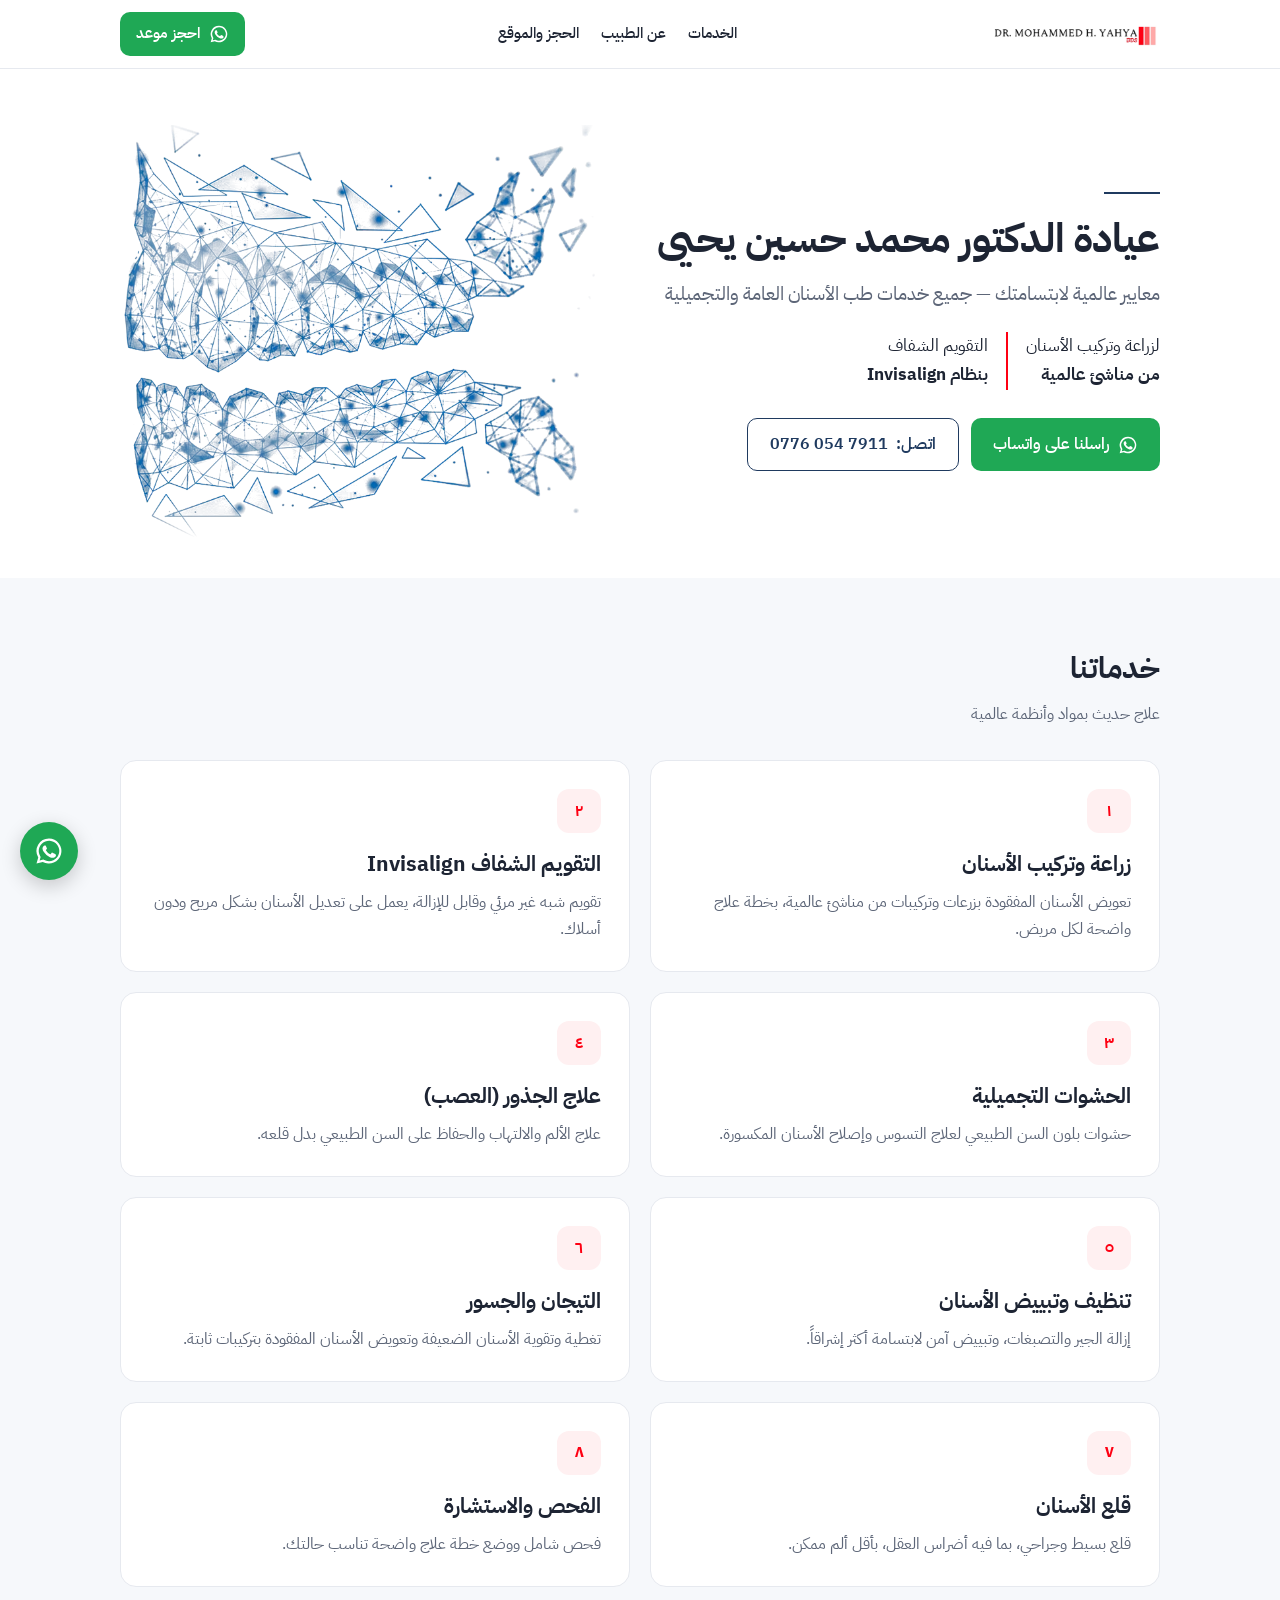
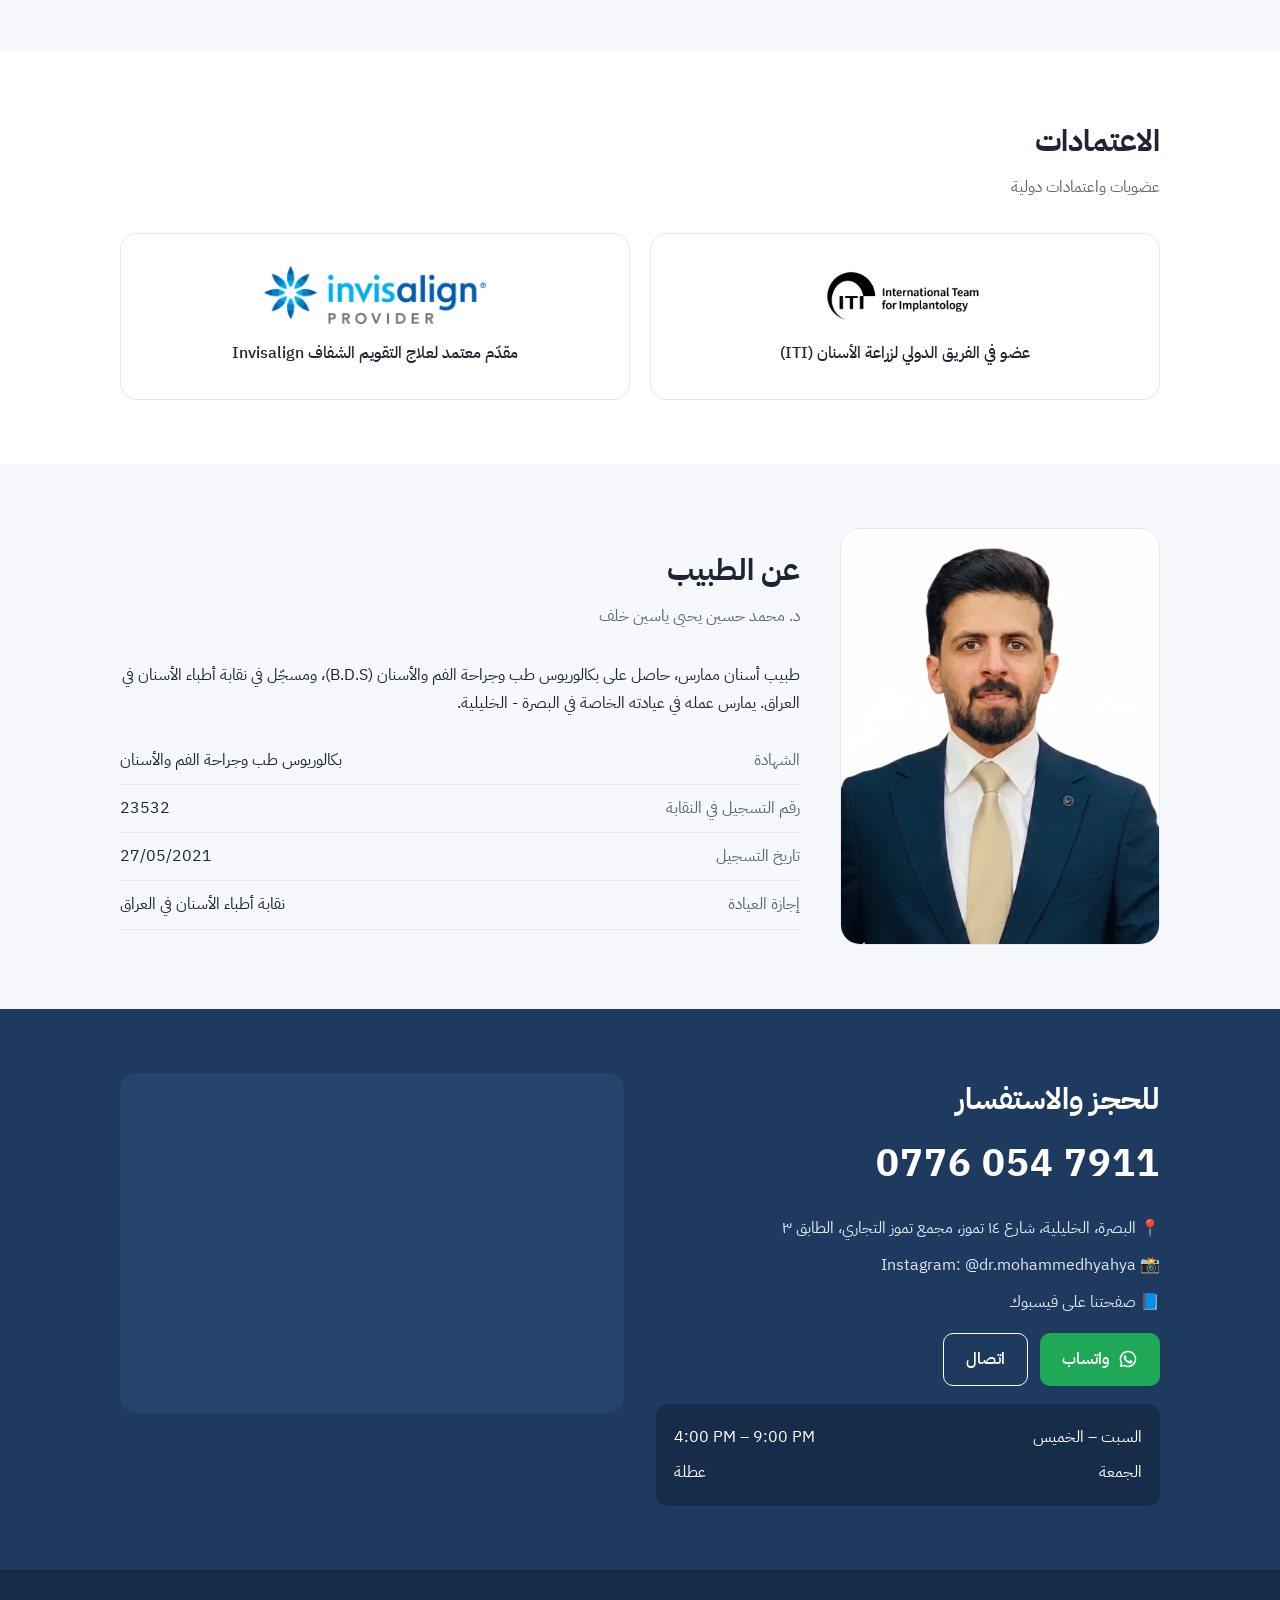
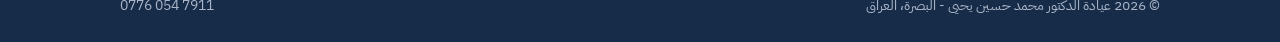
==== index.html @ bb159053 "Clinic website Co-Authored-By: Claude Opus 5.5 <noreply@anthropic.com> Claude-Session: https://claud" ====
<!DOCTYPE html>
<html lang="ar" dir="rtl">
<head>
<meta charset="utf-8">
<meta name="viewport" content="width=device-width, initial-scale=1">
<title>عيادة الدكتور محمد حسين يحيى | زراعة الأسنان والتقويم الشفاف - البصرة</title>
<meta name="description" content="عيادة الدكتور محمد حسين يحيى في البصرة - الخليلية. زراعة وتركيب الأسنان من مناشئ عالمية، والتقويم الشفاف بنظام Invisalign. للحجز: 0776 054 7911">
<link rel="preconnect" href="https://fonts.googleapis.com">
<link rel="preconnect" href="https://fonts.gstatic.com" crossorigin>
<link href="https://fonts.googleapis.com/css2?family=IBM+Plex+Sans+Arabic:wght@400;500;600;700&display=swap" rel="stylesheet">
<style>
:root{--navy:#1F3A5F;--navy-d:#172C49;--red:#FE0013;--ink:#1d2433;--muted:#5d6678;--line:#e6e9ef;--bg:#f6f8fb}
*{box-sizing:border-box;margin:0;padding:0}
html{scroll-behavior:smooth}
body{font-family:"IBM Plex Sans Arabic",system-ui,sans-serif;color:var(--ink);background:#fff;line-height:1.7}
a{color:inherit;text-decoration:none}
img{max-width:100%;display:block}
.wrap{max-width:1080px;margin:0 auto;padding:0 20px}
header{position:sticky;top:0;background:rgba(255,255,255,.95);backdrop-filter:blur(8px);border-bottom:1px solid var(--line);z-index:10}
header .wrap{display:flex;align-items:center;justify-content:space-between;height:68px;gap:16px}
header .logo{height:26px;width:auto}
nav{display:flex;gap:22px;font-weight:500;font-size:15px}
nav a:hover{color:var(--red)}
.btn{display:inline-flex;align-items:center;gap:8px;padding:12px 22px;border-radius:10px;font-weight:600;font-size:16px;transition:.2s}
.btn-wa{background:#1fa855;color:#fff}.btn-wa:hover{background:#178a45}
.btn-call{border:1.5px solid var(--navy);color:var(--navy)}.btn-call:hover{background:var(--navy);color:#fff}
.btn svg{width:20px;height:20px;fill:currentColor}
.hero{padding:56px 0 40px}
.hero .wrap{display:grid;grid-template-columns:1.05fr .95fr;gap:40px;align-items:center}
.rule{width:56px;height:2px;background:var(--navy);margin-bottom:18px}
.hero h1{font-size:40px;line-height:1.35;font-weight:700;color:var(--ink)}
.tag{font-size:19px;color:var(--muted);margin:12px 0 22px}
.pills{display:flex;gap:0;margin-bottom:28px}
.pills div{padding:0 18px;font-size:17px}
.pills div:first-child{padding-right:0;border-left:2px solid var(--red)}
.pills b{display:block;font-weight:700}
.cta{display:flex;gap:12px;flex-wrap:wrap}
section{padding:64px 0}
h2{font-size:30px;font-weight:700;margin-bottom:8px}
.sub{color:var(--muted);margin-bottom:32px}
.alt{background:var(--bg)}
.cards{display:grid;grid-template-columns:repeat(2,1fr);gap:20px}
.card{background:#fff;border:1px solid var(--line);border-radius:16px;padding:28px}
.card .ic{width:44px;height:44px;border-radius:12px;background:#fff0f1;color:var(--red);display:grid;place-items:center;margin-bottom:14px;font-weight:700}
.card h3{font-size:21px;margin-bottom:6px}
.card p{color:var(--muted)}
.creds{display:grid;grid-template-columns:repeat(2,1fr);gap:20px}
.cred{display:flex;flex-direction:column;align-items:center;text-align:center;gap:16px;padding:32px;border:1px solid var(--line);border-radius:16px;background:#fff}
.cred img{height:58px;width:auto}
.cred span{font-weight:500}
.about{display:grid;grid-template-columns:320px 1fr;gap:40px;align-items:center}
.doc{width:100%;border-radius:20px;background:#fff;border:1px solid var(--line)}
.cards{grid-template-columns:repeat(2,1fr)}
.about ul{list-style:none}
.about li{padding:10px 0;border-bottom:1px solid var(--line);display:flex;justify-content:space-between;gap:16px}
.about li span:first-child{color:var(--muted)}
.contact{background:var(--navy);color:#fff}
.contact .sub{color:#c5d0e0}
.contact .wrap{display:grid;grid-template-columns:1fr 1fr;gap:32px;align-items:start}
.phone{font-size:38px;font-weight:700;letter-spacing:1px;direction:ltr;text-align:right;display:block;margin:6px 0 18px}
.info p{margin-bottom:10px;color:#e3e9f2}
.info .cta .btn-call{border-color:#fff;color:#fff}
.info .cta .btn-call:hover{background:#fff;color:var(--navy)}
.map{border-radius:16px;overflow:hidden;border:0;width:100%;height:340px;background:#24446d}
.hours{margin-top:18px;background:var(--navy-d);border-radius:12px;padding:16px 18px}
.hours div{display:flex;justify-content:space-between;padding:4px 0}
footer{background:var(--navy-d);color:#aab6c8;font-size:14px;padding:24px 0}
footer .wrap{display:flex;justify-content:space-between;flex-wrap:wrap;gap:12px}
footer a:hover{color:#fff}
.float-wa{position:fixed;bottom:20px;left:20px;width:58px;height:58px;border-radius:50%;background:#1fa855;display:grid;place-items:center;box-shadow:0 6px 20px rgba(0,0,0,.2);z-index:20}
.float-wa svg{width:30px;height:30px;fill:#fff}
@media(max-width:820px){
 nav{display:none}
 .hero .wrap,.about,.contact .wrap{grid-template-columns:minmax(0,1fr)}
 .hero .wrap>*,.about>*,.contact .wrap>*{min-width:0}
 .pills div{padding:0 12px;font-size:15px}
 .cta .btn{flex:1 1 auto;justify-content:center}
 header .logo{height:20px}
 .doc{max-width:300px;margin:0 auto}
 .hero{padding:32px 0}
 .hero h1{font-size:30px}
 .hero .art{order:-1;width:100%;max-width:420px;margin:0 auto}
 .cards,.creds{grid-template-columns:1fr}
 .phone{font-size:32px}
 section{padding:48px 0}
}
</style>
</head>
<body>
<header>
 <div class="wrap">
  <a href="#top"><img class="logo" src="/img/logo.webp" alt="Dr. Mohammed H. Yahya BDS"></a>
  <nav><a href="#services">الخدمات</a><a href="#about">عن الطبيب</a><a href="#contact">الحجز والموقع</a></nav>
  <a class="btn btn-wa" href="https://wa.me/9647760547911" style="padding:9px 16px;font-size:15px"><svg viewBox="0 0 24 24" aria-hidden="true"><path d="M12 2a10 10 0 0 0-8.6 15.1L2 22l5-1.3A10 10 0 1 0 12 2Zm0 18.2a8.2 8.2 0 0 1-4.2-1.2l-.3-.2-3 .8.8-2.9-.2-.3A8.2 8.2 0 1 1 12 20.2Zm4.5-6.1c-.2-.1-1.5-.7-1.7-.8-.2-.1-.4-.1-.6.1l-.8 1c-.1.2-.3.2-.5.1a6.7 6.7 0 0 1-3.3-2.9c-.3-.4.2-.4.7-1.4.1-.2 0-.3 0-.4l-.8-1.8c-.2-.5-.4-.4-.6-.4h-.5a1 1 0 0 0-.7.3 3 3 0 0 0-.9 2.2 5.2 5.2 0 0 0 1.1 2.7 11.8 11.8 0 0 0 4.5 4c1.7.7 2.3.8 3.2.6a2.7 2.7 0 0 0 1.8-1.2 2.2 2.2 0 0 0 .1-1.3c0-.1-.2-.2-.4-.3Z"/></svg> احجز موعد</a>
 </div>
</header>

<main id="top">
<div class="hero">
 <div class="wrap">
  <div>
   <div class="rule"></div>
   <h1>عيادة الدكتور محمد حسين يحيى</h1>
   <p class="tag">معايير عالمية لابتسامتك — جميع خدمات طب الأسنان العامة والتجميلية</p>
   <div class="pills">
    <div>لزراعة وتركيب الأسنان<b>من مناشئ عالمية</b></div>
    <div>التقويم الشفاف<b>بنظام Invisalign</b></div>
   </div>
   <div class="cta">
    <a class="btn btn-wa" href="https://wa.me/9647760547911"><svg viewBox="0 0 24 24" aria-hidden="true"><path d="M12 2a10 10 0 0 0-8.6 15.1L2 22l5-1.3A10 10 0 1 0 12 2Zm0 18.2a8.2 8.2 0 0 1-4.2-1.2l-.3-.2-3 .8.8-2.9-.2-.3A8.2 8.2 0 1 1 12 20.2Zm4.5-6.1c-.2-.1-1.5-.7-1.7-.8-.2-.1-.4-.1-.6.1l-.8 1c-.1.2-.3.2-.5.1a6.7 6.7 0 0 1-3.3-2.9c-.3-.4.2-.4.7-1.4.1-.2 0-.3 0-.4l-.8-1.8c-.2-.5-.4-.4-.6-.4h-.5a1 1 0 0 0-.7.3 3 3 0 0 0-.9 2.2 5.2 5.2 0 0 0 1.1 2.7 11.8 11.8 0 0 0 4.5 4c1.7.7 2.3.8 3.2.6a2.7 2.7 0 0 0 1.8-1.2 2.2 2.2 0 0 0 .1-1.3c0-.1-.2-.2-.4-.3Z"/></svg> راسلنا على واتساب</a>
    <a class="btn btn-call" href="tel:+9647760547911">اتصل: <bdi dir="ltr">0776 054 7911</bdi></a>
   </div>
  </div>
  <img class="art" src="/img/teeth.webp" alt="رسم توضيحي للأسنان">
 </div>
</div>

<section id="services" class="alt">
 <div class="wrap">
  <h2>خدماتنا</h2>
  <p class="sub">علاج حديث بمواد وأنظمة عالمية</p>
  <div class="cards">
   <div class="card"><div class="ic">١</div><h3>زراعة وتركيب الأسنان</h3><p>تعويض الأسنان المفقودة بزرعات وتركيبات من مناشئ عالمية، بخطة علاج واضحة لكل مريض.</p></div>
   <div class="card"><div class="ic">٢</div><h3>التقويم الشفاف Invisalign</h3><p>تقويم شبه غير مرئي وقابل للإزالة، يعمل على تعديل الأسنان بشكل مريح ودون أسلاك.</p></div>
   <div class="card"><div class="ic">٣</div><h3>الحشوات التجميلية</h3><p>حشوات بلون السن الطبيعي لعلاج التسوس وإصلاح الأسنان المكسورة.</p></div>
<div class="card"><div class="ic">٤</div><h3>علاج الجذور (العصب)</h3><p>علاج الألم والالتهاب والحفاظ على السن الطبيعي بدل قلعه.</p></div>
<div class="card"><div class="ic">٥</div><h3>تنظيف وتبييض الأسنان</h3><p>إزالة الجير والتصبغات، وتبييض آمن لابتسامة أكثر إشراقاً.</p></div>
<div class="card"><div class="ic">٦</div><h3>التيجان والجسور</h3><p>تغطية وتقوية الأسنان الضعيفة وتعويض الأسنان المفقودة بتركيبات ثابتة.</p></div>
<div class="card"><div class="ic">٧</div><h3>قلع الأسنان</h3><p>قلع بسيط وجراحي، بما فيه أضراس العقل، بأقل ألم ممكن.</p></div>
<div class="card"><div class="ic">٨</div><h3>الفحص والاستشارة</h3><p>فحص شامل ووضع خطة علاج واضحة تناسب حالتك.</p></div>
  </div>
 </div>
</section>

<section>
 <div class="wrap">
  <h2>الاعتمادات</h2>
  <p class="sub">عضويات واعتمادات دولية</p>
  <div class="creds">
   <div class="cred"><img src="/img/iti.webp" alt="International Team for Implantology"><span>عضو في الفريق الدولي لزراعة الأسنان (ITI)</span></div>
   <div class="cred"><img src="/img/invisalign.webp" alt="Invisalign Provider"><span>مقدّم معتمد لعلاج التقويم الشفاف Invisalign</span></div>
  </div>
 </div>
</section>

<section id="about" class="alt">
 <div class="wrap about">
  <img class="doc" src="/img/doctor.webp" alt="د. محمد حسين يحيى">
  <div>
   <h2>عن الطبيب</h2>
   <p class="sub">د. محمد حسين يحيى ياسين خلف</p>
   <p>طبيب أسنان ممارس، حاصل على بكالوريوس طب وجراحة الفم والأسنان (B.D.S)، ومسجّل في نقابة أطباء الأسنان في العراق. يمارس عمله في عيادته الخاصة في البصرة - الخليلية.</p>
  <ul style="margin-top:20px">
   <li><span>الشهادة</span><span>بكالوريوس طب وجراحة الفم والأسنان</span></li>
   <li><span>رقم التسجيل في النقابة</span><span>23532</span></li>
   <li><span>تاريخ التسجيل</span><span>27/05/2021</span></li>
   <li><span>إجازة العيادة</span><span>نقابة أطباء الأسنان في العراق</span></li>
  </ul>
  </div>
 </div>
</section>

<section id="contact" class="contact">
 <div class="wrap">
  <div class="info">
   <h2>للحجز والاستفسار</h2>
   <a class="phone" href="tel:+9647760547911">0776 054 7911</a>
   <p>📍 البصرة، الخليلية، شارع ١٤ تموز، مجمع تموز التجاري، الطابق ٣</p>
   <p>📸 Instagram: <a href="https://www.instagram.com/dr.mohammedhyahya">@dr.mohammedhyahya</a></p>
   <p>📘 <a href="https://www.facebook.com/share/1CTh2CFYu8/">صفحتنا على فيسبوك</a></p>
   <div class="cta" style="margin-top:16px">
    <a class="btn btn-wa" href="https://wa.me/9647760547911"><svg viewBox="0 0 24 24" aria-hidden="true"><path d="M12 2a10 10 0 0 0-8.6 15.1L2 22l5-1.3A10 10 0 1 0 12 2Zm0 18.2a8.2 8.2 0 0 1-4.2-1.2l-.3-.2-3 .8.8-2.9-.2-.3A8.2 8.2 0 1 1 12 20.2Zm4.5-6.1c-.2-.1-1.5-.7-1.7-.8-.2-.1-.4-.1-.6.1l-.8 1c-.1.2-.3.2-.5.1a6.7 6.7 0 0 1-3.3-2.9c-.3-.4.2-.4.7-1.4.1-.2 0-.3 0-.4l-.8-1.8c-.2-.5-.4-.4-.6-.4h-.5a1 1 0 0 0-.7.3 3 3 0 0 0-.9 2.2 5.2 5.2 0 0 0 1.1 2.7 11.8 11.8 0 0 0 4.5 4c1.7.7 2.3.8 3.2.6a2.7 2.7 0 0 0 1.8-1.2 2.2 2.2 0 0 0 .1-1.3c0-.1-.2-.2-.4-.3Z"/></svg> واتساب</a>
    <a class="btn btn-call" href="tel:+9647760547911">اتصال</a>
   </div>
   <div class="hours"><div><span>السبت – الخميس</span><span dir="ltr">4:00 PM – 9:00 PM</span></div>
<div><span>الجمعة</span><span>عطلة</span></div></div>
  </div>
  <iframe class="map" loading="lazy" referrerpolicy="no-referrer-when-downgrade" title="موقع العيادة"
   src="https://www.google.com/maps?q=%D9%85%D8%AC%D9%85%D8%B9%20%D8%AA%D9%85%D9%88%D8%B2%20%D8%A7%D9%84%D8%AA%D8%AC%D8%A7%D8%B1%D9%8A%20%D8%A7%D9%84%D8%AE%D9%84%D9%8A%D9%84%D9%8A%D8%A9%20%D8%A7%D9%84%D8%A8%D8%B5%D8%B1%D8%A9&output=embed"></iframe>
 </div>
</section>
</main>

<footer>
 <div class="wrap">
  <span>© 2026 عيادة الدكتور محمد حسين يحيى - البصرة، العراق</span>
  <span><a href="tel:+9647760547911" dir="ltr">0776 054 7911</a></span>
 </div>
</footer>

<a class="float-wa" href="https://wa.me/9647760547911" aria-label="واتساب"><svg viewBox="0 0 24 24" aria-hidden="true"><path d="M12 2a10 10 0 0 0-8.6 15.1L2 22l5-1.3A10 10 0 1 0 12 2Zm0 18.2a8.2 8.2 0 0 1-4.2-1.2l-.3-.2-3 .8.8-2.9-.2-.3A8.2 8.2 0 1 1 12 20.2Zm4.5-6.1c-.2-.1-1.5-.7-1.7-.8-.2-.1-.4-.1-.6.1l-.8 1c-.1.2-.3.2-.5.1a6.7 6.7 0 0 1-3.3-2.9c-.3-.4.2-.4.7-1.4.1-.2 0-.3 0-.4l-.8-1.8c-.2-.5-.4-.4-.6-.4h-.5a1 1 0 0 0-.7.3 3 3 0 0 0-.9 2.2 5.2 5.2 0 0 0 1.1 2.7 11.8 11.8 0 0 0 4.5 4c1.7.7 2.3.8 3.2.6a2.7 2.7 0 0 0 1.8-1.2 2.2 2.2 0 0 0 .1-1.3c0-.1-.2-.2-.4-.3Z"/></svg></a>
</body>
</html>
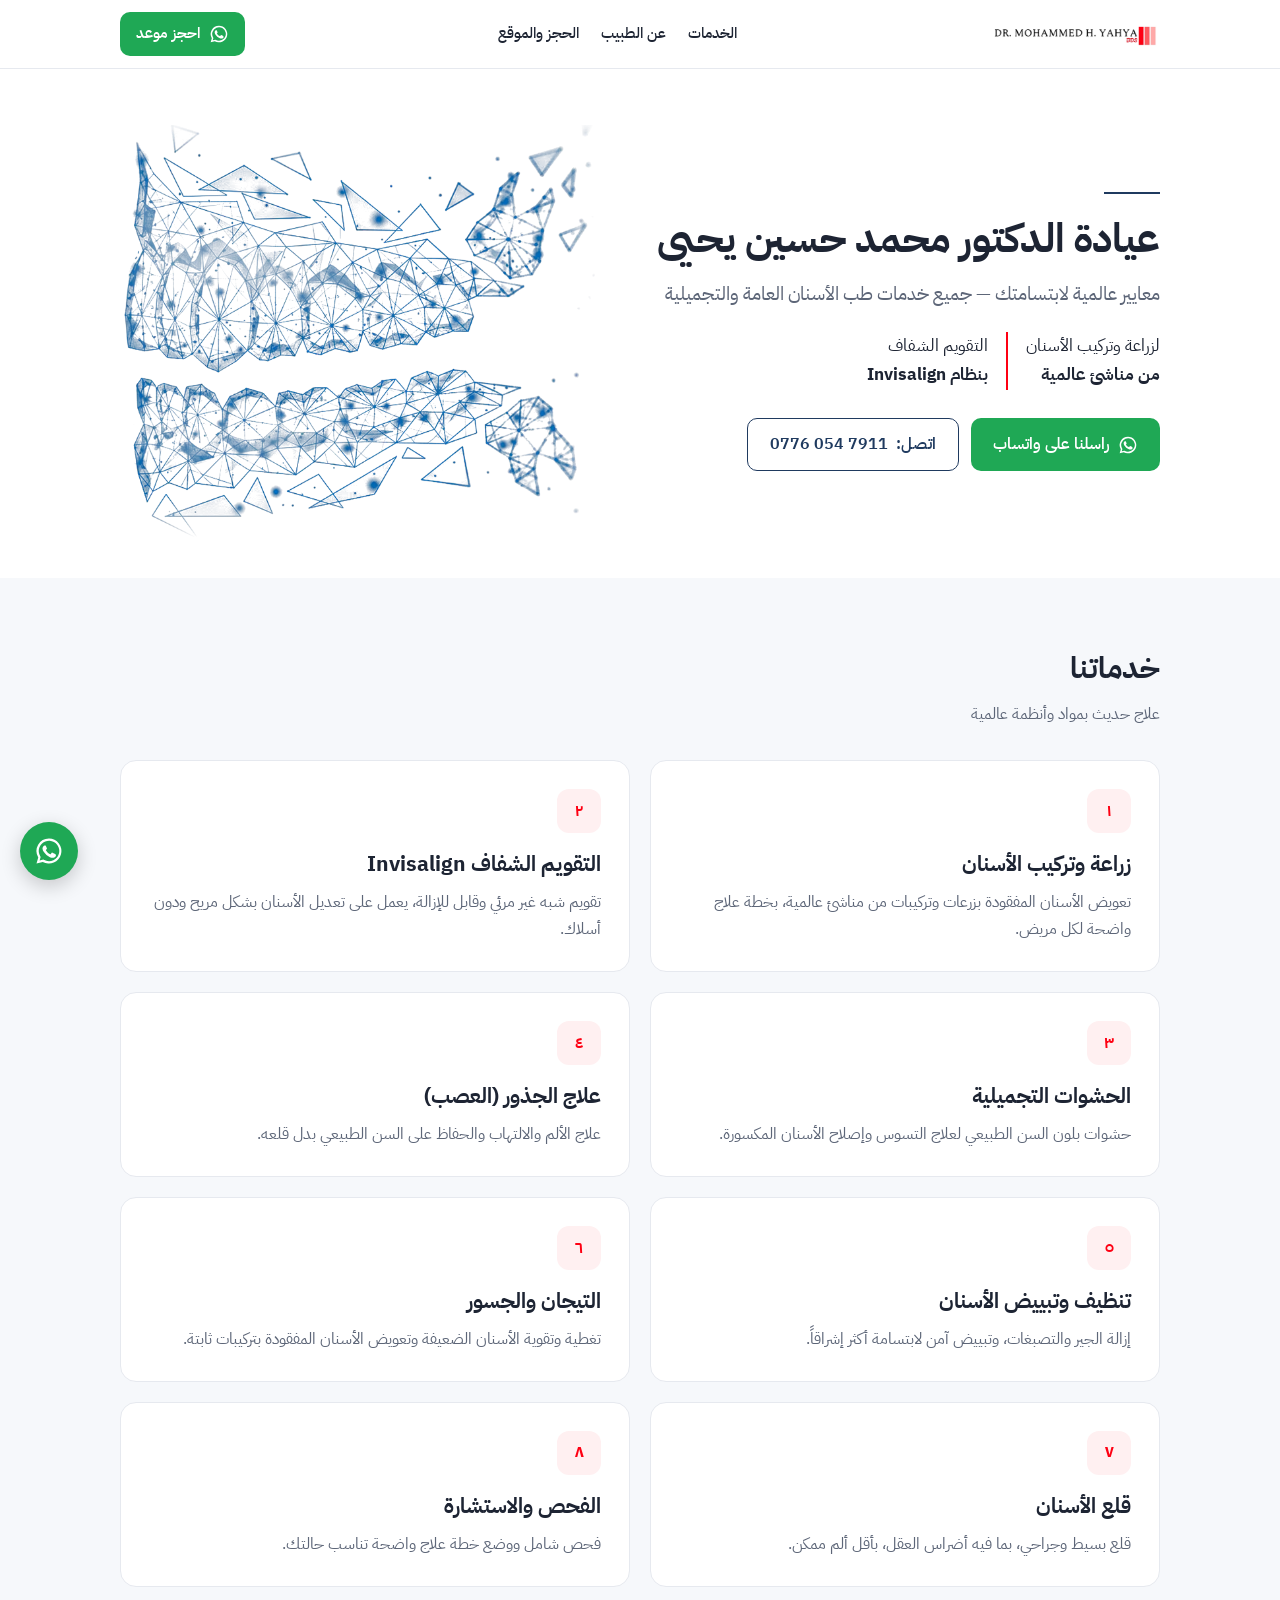
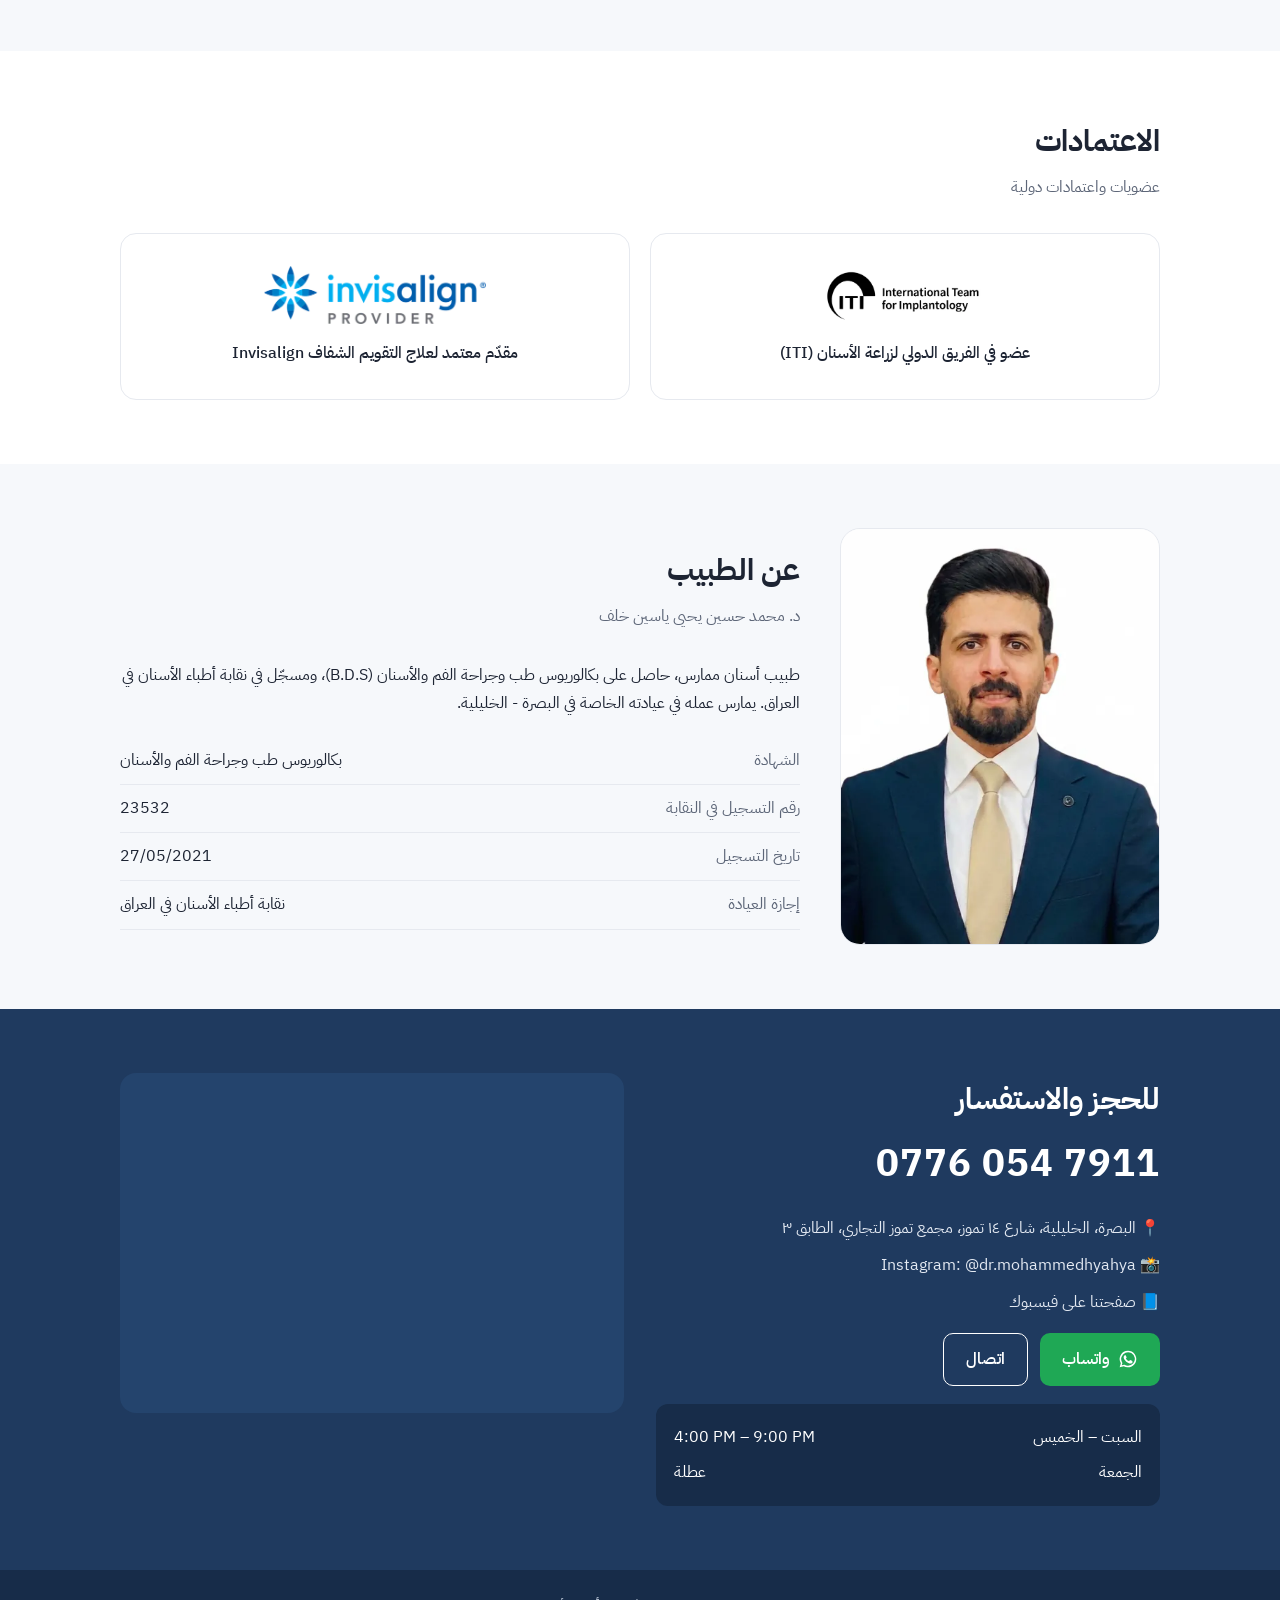
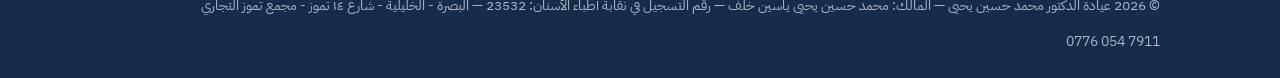
==== commit bbde5396: "Show legal business name and address in website footer Co-Authored-By: Claude Opus 5.5 <noreply@anth" ====
--- a/index.html
+++ b/index.html
@@ -183,7 +183,7 @@
 
 <footer>
  <div class="wrap">
-  <span>© 2026 عيادة الدكتور محمد حسين يحيى - البصرة، العراق</span>
+  <span>© 2026 عيادة الدكتور محمد حسين يحيى — المالك: محمد حسين يحيى ياسين خلف — رقم التسجيل في نقابة أطباء الأسنان: 23532 — البصرة - الخليلية - شارع ١٤ تموز - مجمع تموز التجاري</span>
   <span><a href="tel:+9647760547911" dir="ltr">0776 054 7911</a></span>
  </div>
 </footer>
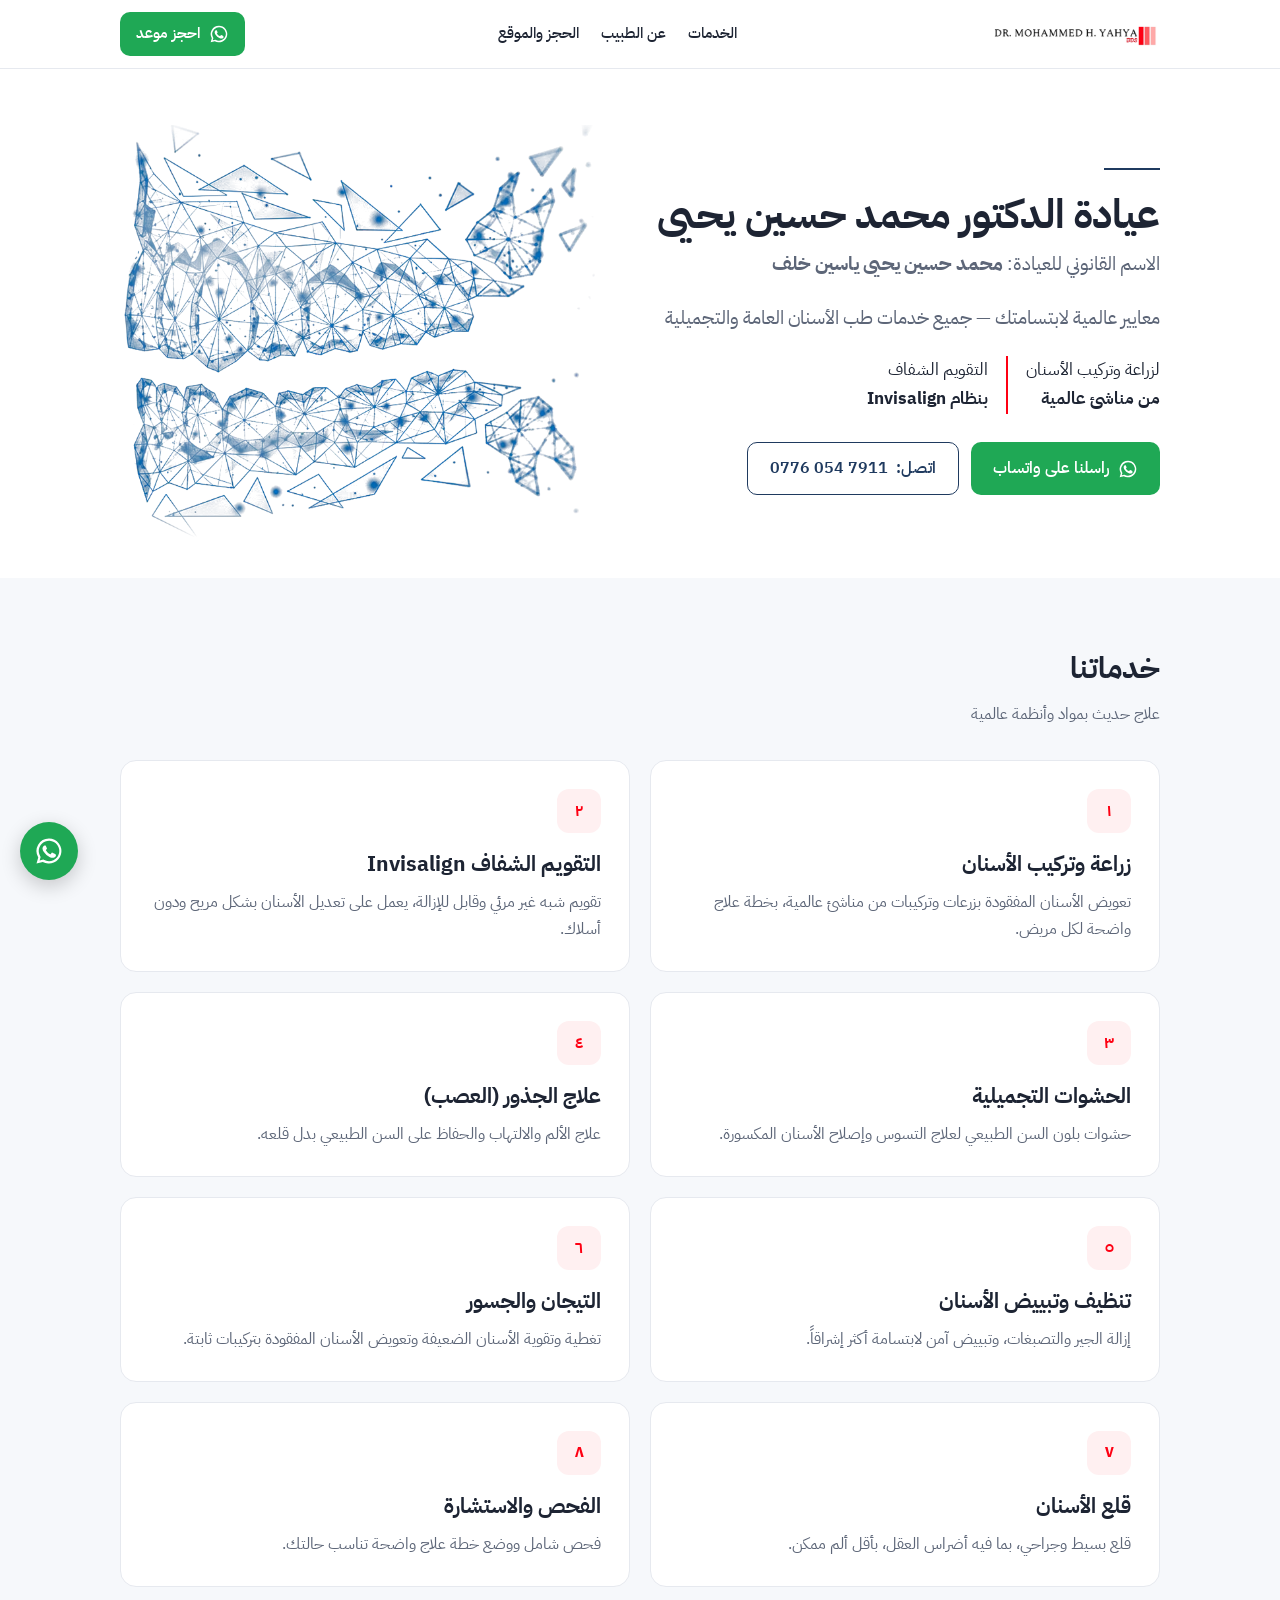
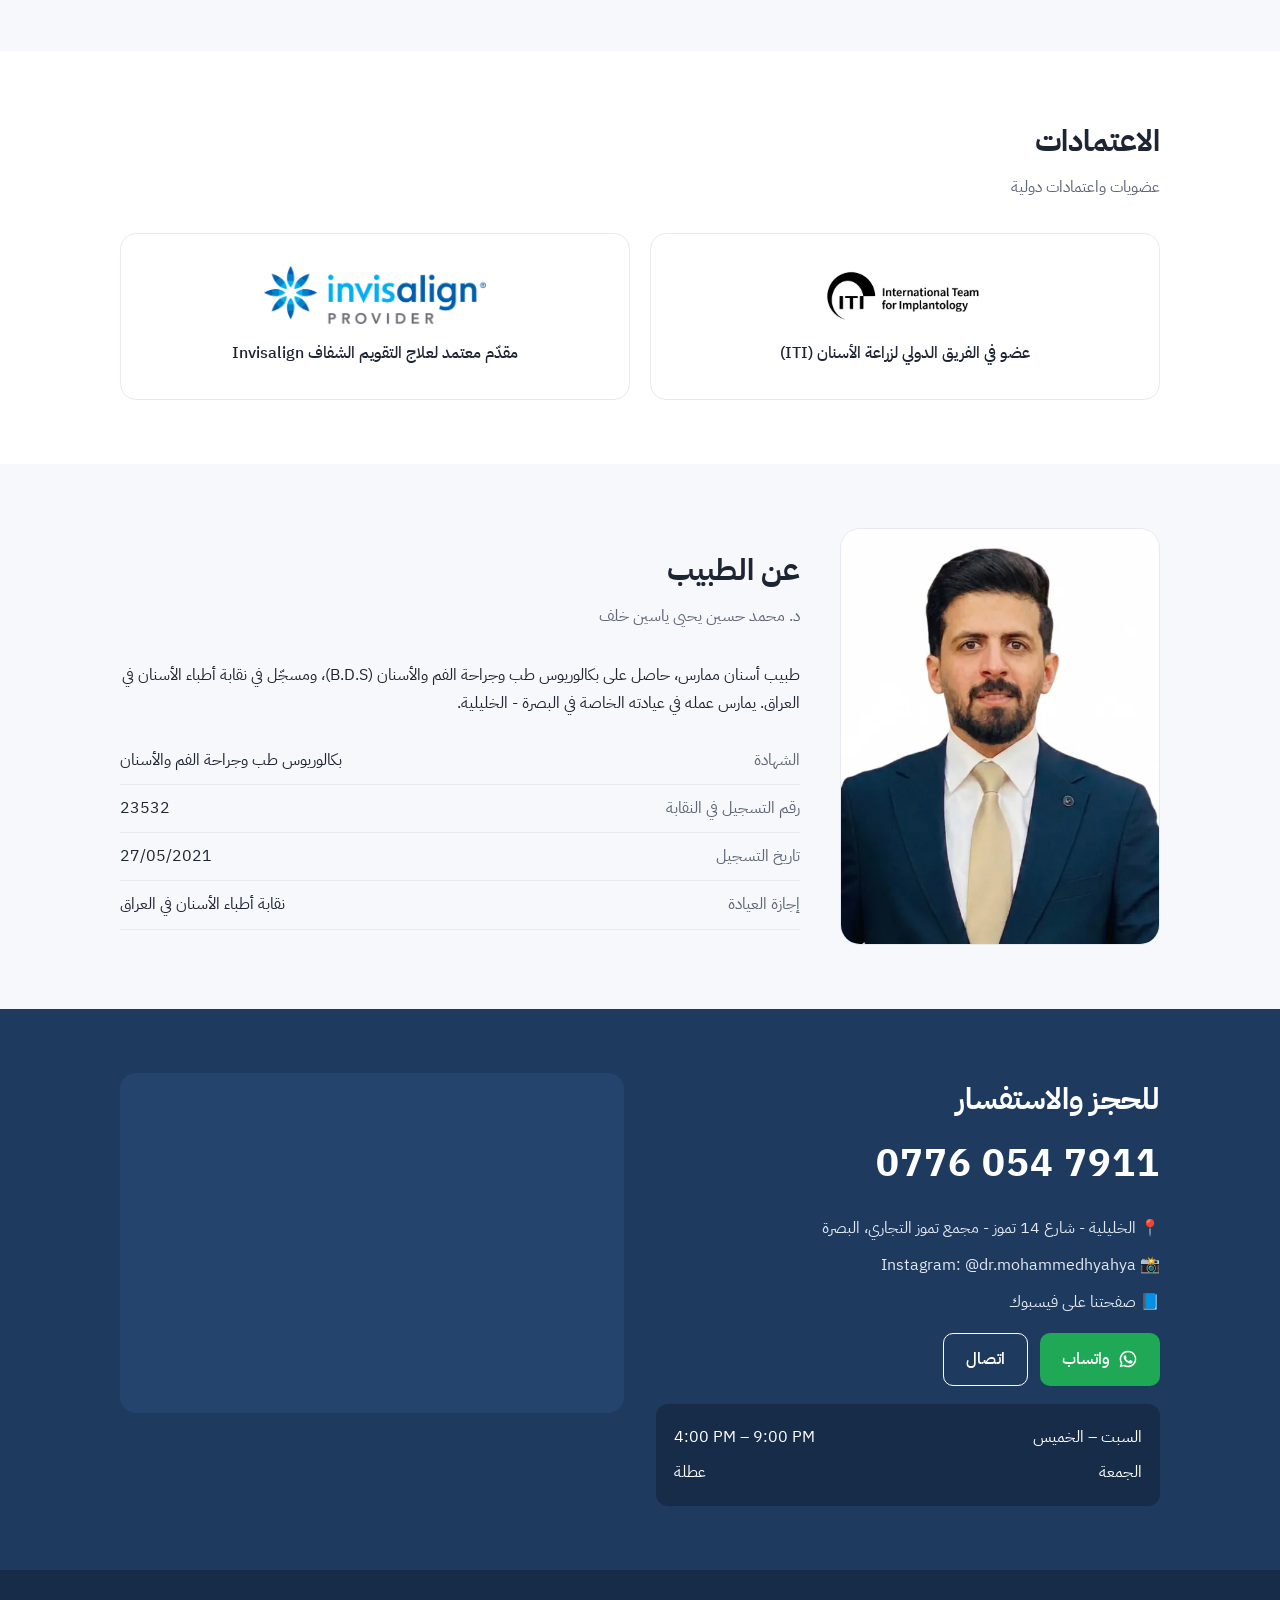
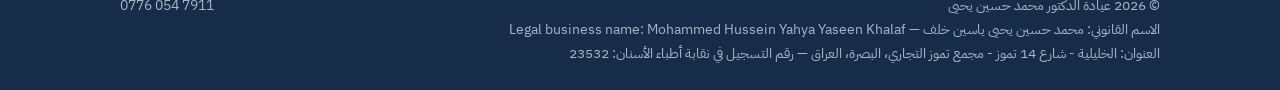
==== commit 0f5c42e7: "Show legal business name prominently on website for Meta verification Co-Authored-By: Claude Opus 5." ====
--- a/index.html
+++ b/index.html
@@ -101,6 +101,7 @@
   <div>
    <div class="rule"></div>
    <h1>عيادة الدكتور محمد حسين يحيى</h1>
+   <p class="tag" style="margin-top:6px">الاسم القانوني للعيادة: <b>محمد حسين يحيى ياسين خلف</b></p>
    <p class="tag">معايير عالمية لابتسامتك — جميع خدمات طب الأسنان العامة والتجميلية</p>
    <div class="pills">
     <div>لزراعة وتركيب الأسنان<b>من مناشئ عالمية</b></div>
@@ -165,7 +166,7 @@
   <div class="info">
    <h2>للحجز والاستفسار</h2>
    <a class="phone" href="tel:+9647760547911">0776 054 7911</a>
-   <p>📍 البصرة، الخليلية، شارع ١٤ تموز، مجمع تموز التجاري، الطابق ٣</p>
+   <p>📍 الخليلية - شارع 14 تموز - مجمع تموز التجاري، البصرة</p>
    <p>📸 Instagram: <a href="https://www.instagram.com/dr.mohammedhyahya">@dr.mohammedhyahya</a></p>
    <p>📘 <a href="https://www.facebook.com/share/1CTh2CFYu8/">صفحتنا على فيسبوك</a></p>
    <div class="cta" style="margin-top:16px">
@@ -183,7 +184,7 @@
 
 <footer>
  <div class="wrap">
-  <span>© 2026 عيادة الدكتور محمد حسين يحيى — المالك: محمد حسين يحيى ياسين خلف — رقم التسجيل في نقابة أطباء الأسنان: 23532 — البصرة - الخليلية - شارع ١٤ تموز - مجمع تموز التجاري</span>
+  <span>© 2026 عيادة الدكتور محمد حسين يحيى<br>الاسم القانوني: محمد حسين يحيى ياسين خلف — Legal business name: Mohammed Hussein Yahya Yaseen Khalaf<br>العنوان: الخليلية - شارع 14 تموز - مجمع تموز التجاري، البصرة، العراق — رقم التسجيل في نقابة أطباء الأسنان: 23532</span>
   <span><a href="tel:+9647760547911" dir="ltr">0776 054 7911</a></span>
  </div>
 </footer>
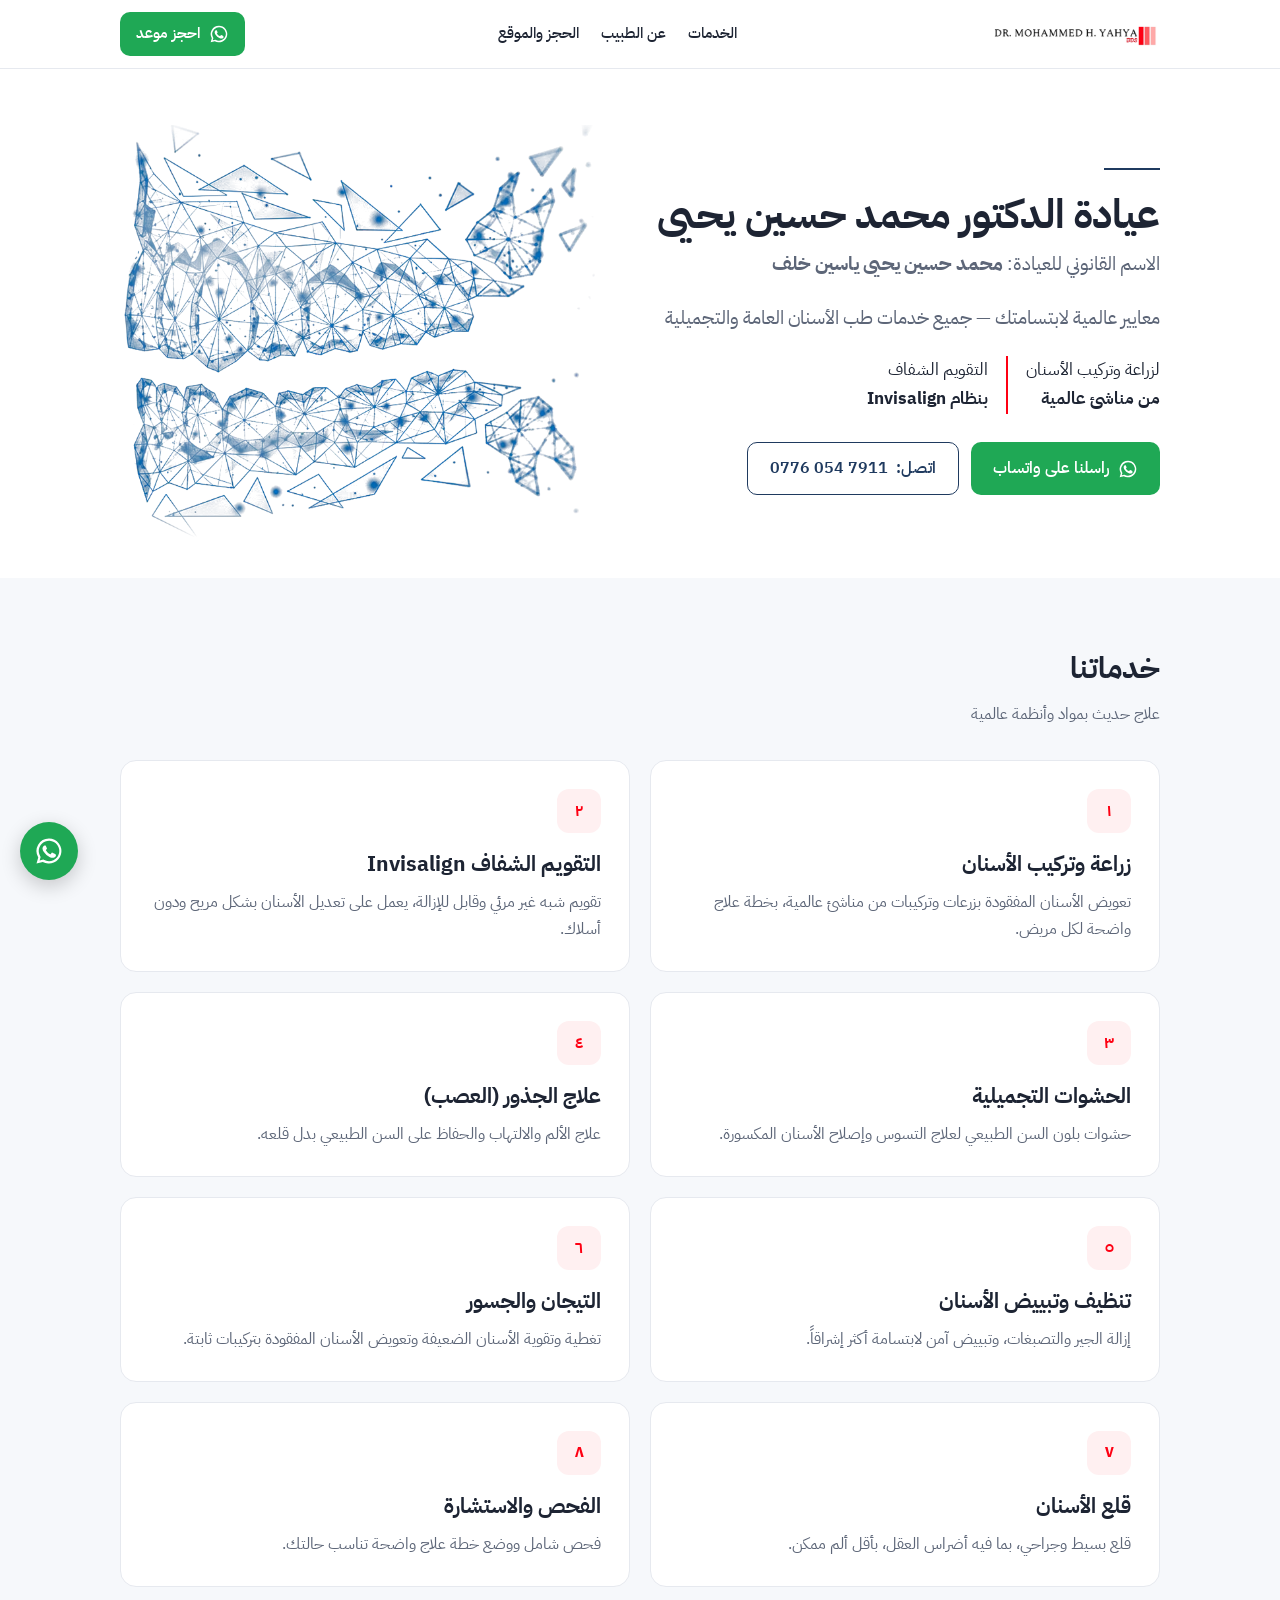
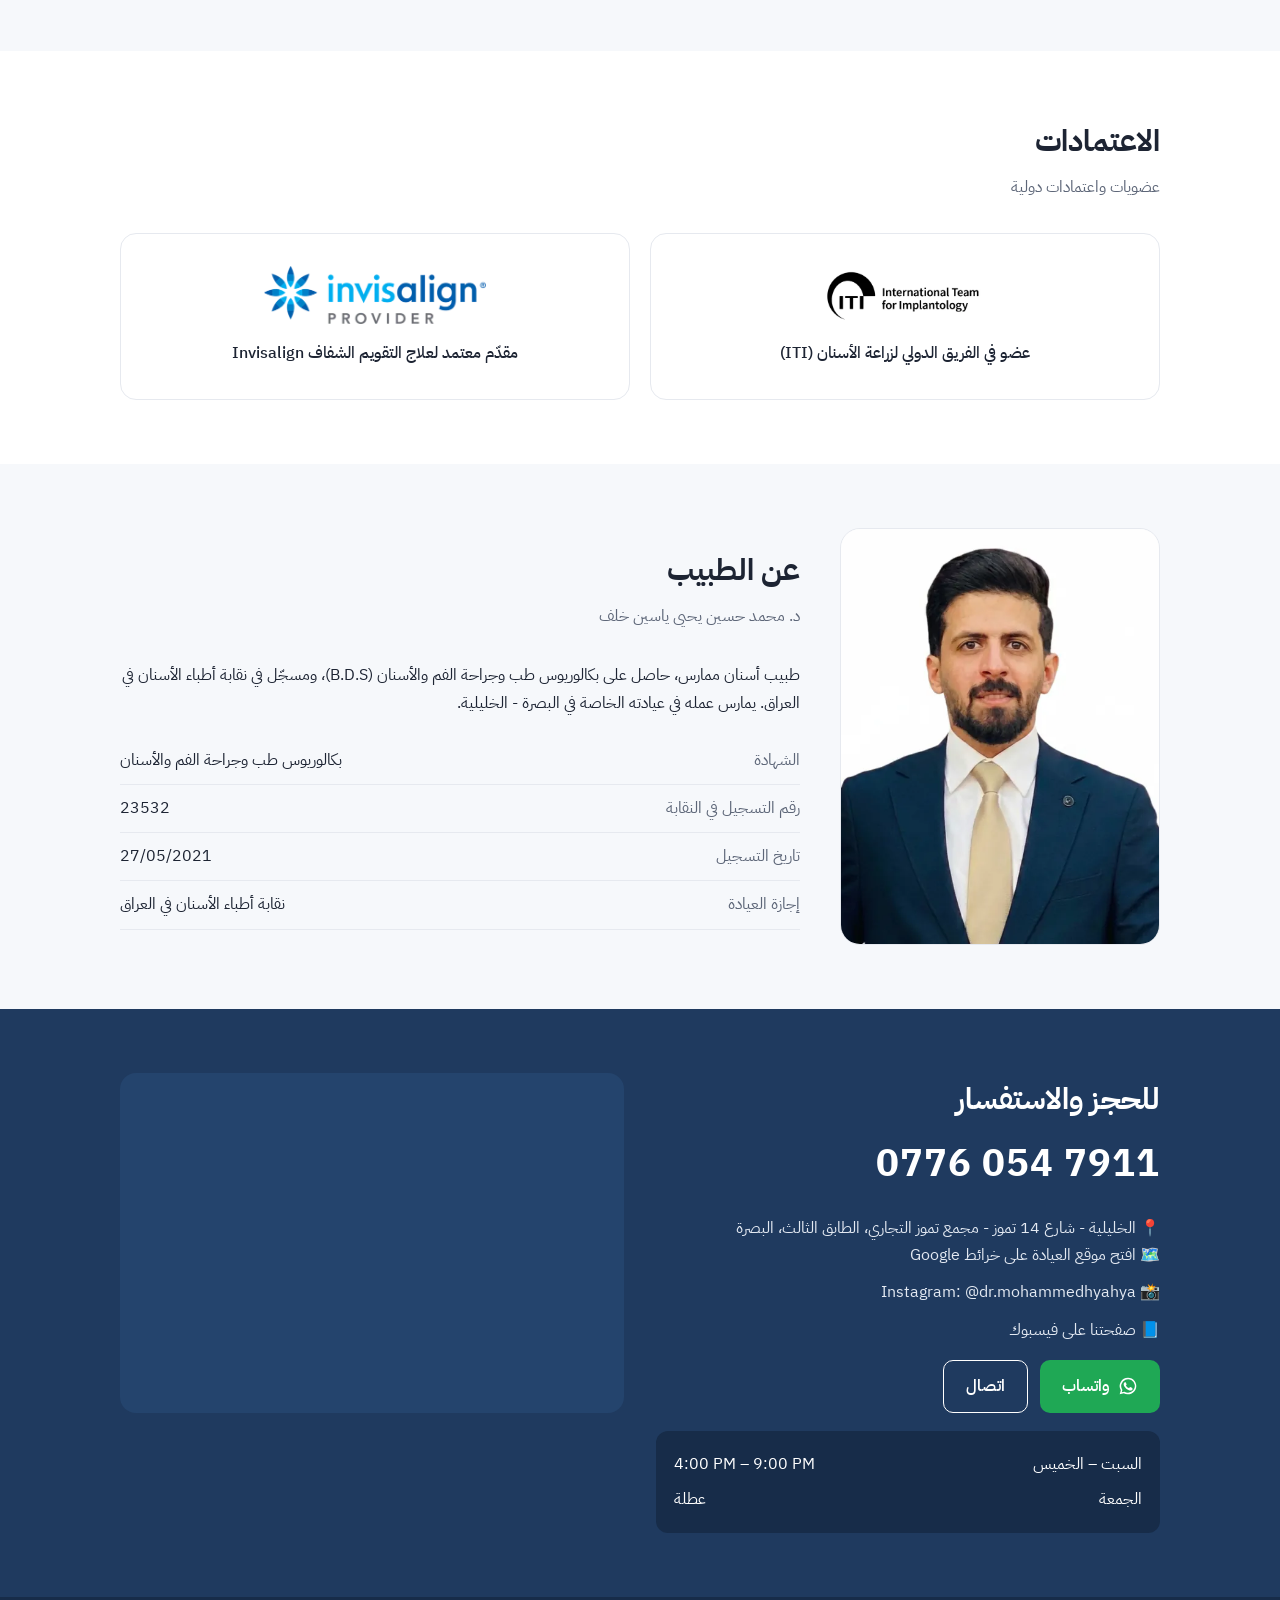
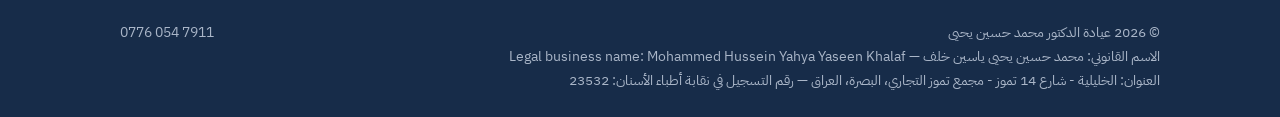
==== commit ca3fd3e9: "Website: add clinic Google Maps link Co-Authored-By: Claude Opus 5.5 <noreply@anthropic.com> Claude-" ====
--- a/index.html
+++ b/index.html
@@ -166,7 +166,7 @@
   <div class="info">
    <h2>للحجز والاستفسار</h2>
    <a class="phone" href="tel:+9647760547911">0776 054 7911</a>
-   <p>📍 الخليلية - شارع 14 تموز - مجمع تموز التجاري، البصرة</p>
+   <p>📍 الخليلية - شارع 14 تموز - مجمع تموز التجاري، الطابق الثالث، البصرة<br><a href="https://maps.app.goo.gl/Tgj7EJsvqDMHqEHt5" target="_blank" rel="noopener">🗺️ افتح موقع العيادة على خرائط Google</a></p>
    <p>📸 Instagram: <a href="https://www.instagram.com/dr.mohammedhyahya">@dr.mohammedhyahya</a></p>
    <p>📘 <a href="https://www.facebook.com/share/1CTh2CFYu8/">صفحتنا على فيسبوك</a></p>
    <div class="cta" style="margin-top:16px">
